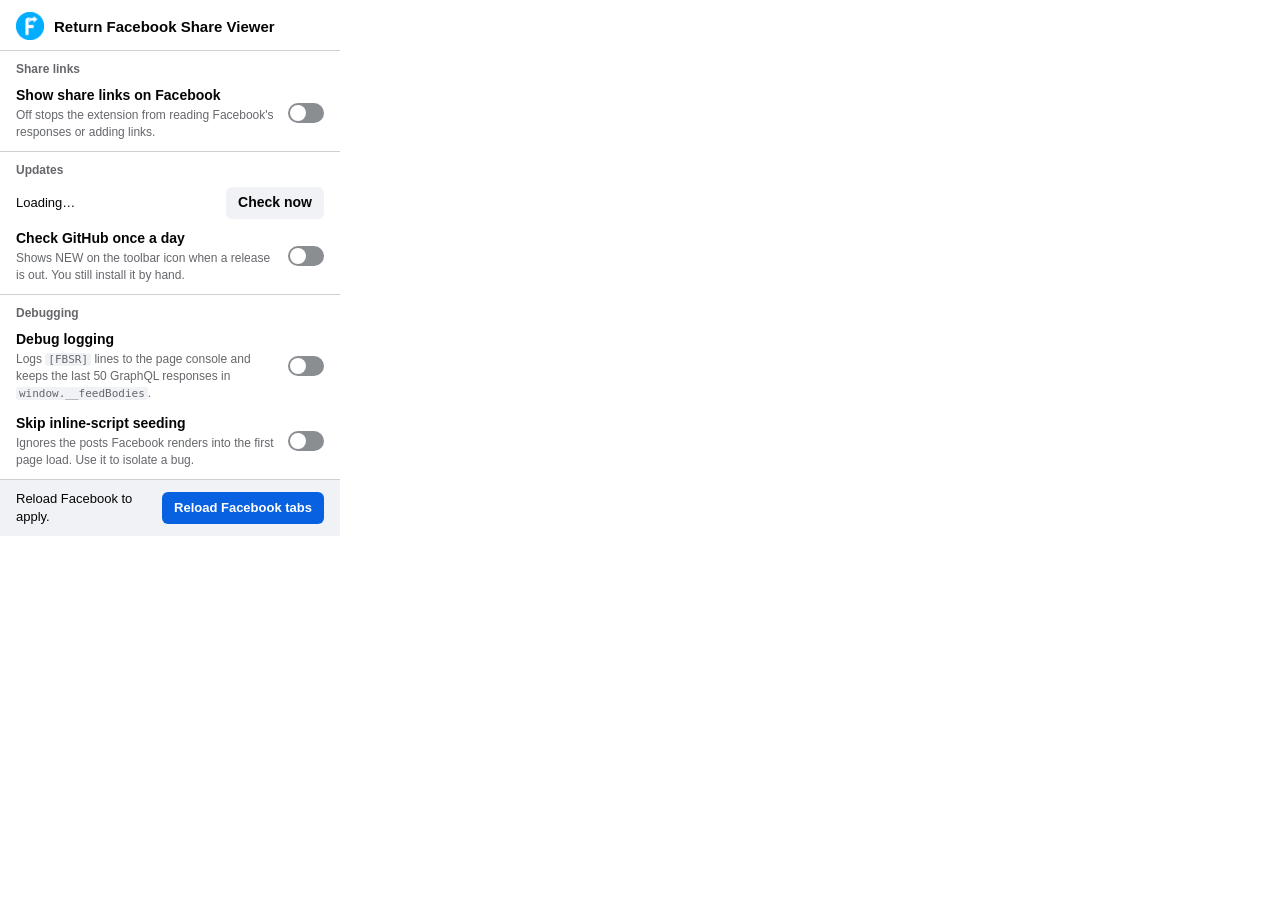
==== popup/popup.html @ b78e3bf8 "chore: ui" ====
<!doctype html>
<html lang="en">
<head>
  <meta charset="utf-8">
  <meta name="viewport" content="width=device-width, initial-scale=1">
  <title>Share Viewer settings</title>
  <link rel="stylesheet" href="popup.css">
</head>
<body>
  <header class="head">
    <img src="../assets/icon.png" alt="" width="28" height="28">
    <div>
      <h1>Return Facebook Share Viewer</h1>
      <p class="muted" id="version"></p>
    </div>
  </header>

  <main>
    <section aria-labelledby="h-links">
      <h2 id="h-links">Share links</h2>
      <label class="row">
        <span class="text">
          <span class="name">Show share links on Facebook</span>
          <span class="desc">Off stops the extension from reading Facebook's responses or adding links.</span>
        </span>
        <input type="checkbox" role="switch" data-key="enabled">
      </label>
    </section>

    <section aria-labelledby="h-updates">
      <h2 id="h-updates">Updates</h2>
      <div class="update">
        <p id="update-status" aria-live="polite">Loading…</p>
        <button type="button" id="check-now">Check now</button>
      </div>
      <label class="row">
        <span class="text">
          <span class="name">Check GitHub once a day</span>
          <span class="desc">Shows NEW on the toolbar icon when a release is out. You still install it by hand.</span>
        </span>
        <input type="checkbox" role="switch" data-key="updateCheck">
      </label>
    </section>

    <section aria-labelledby="h-debug">
      <h2 id="h-debug">Debugging</h2>
      <label class="row">
        <span class="text">
          <span class="name">Debug logging</span>
          <span class="desc">Logs <code>[FBSR]</code> lines to the page console and keeps the last 50 GraphQL responses in <code>window.__feedBodies</code>.</span>
        </span>
        <input type="checkbox" role="switch" data-key="debug">
      </label>
      <label class="row">
        <span class="text">
          <span class="name">Skip inline-script seeding</span>
          <span class="desc">Ignores the posts Facebook renders into the first page load. Use it to isolate a bug.</span>
        </span>
        <input type="checkbox" role="switch" data-key="disableSeeding">
      </label>
    </section>
  </main>

  <footer class="notice" id="reload-notice" hidden>
    <p>Reload Facebook to apply.</p>
    <button type="button" id="reload-tabs">Reload Facebook tabs</button>
  </footer>
  <p class="error" id="error" role="alert" hidden></p>

  <script src="popup.js"></script>
</body>
</html>
---- popup/popup.css ----
/* Colors follow Facebook's own light and dark palettes so the popup reads as
   part of the same page. Accent blues are darkened from FB's #1877f2 to pass
   WCAG AA on small text. */
:root {
  --bg: #ffffff;
  --surface: #f0f2f5;
  --text: #050505;
  --muted: #65676b;
  --line: #ced0d4;
  --accent: #0861e0;
  --on-accent: #ffffff;
  --track-off: #8a8d91;
  --error: #c4122f;
  color-scheme: light dark;
}

@media (prefers-color-scheme: dark) {
  :root {
    --bg: #242526;
    --surface: #3a3b3c;
    --text: #e4e6eb;
    --muted: #b0b3b8;
    --line: #3e4042;
    --accent: #4599ff;
    --on-accent: #050505;
    --track-off: #8a8d91;
    --error: #ff6b81;
  }
}

* { box-sizing: border-box; }

html { overflow-x: hidden; }

body {
  margin: 0;
  width: 340px;
  background: var(--bg);
  color: var(--text);
  font: 14px/1.4 SFProDisplay, "Segoe UI", "Helvetica Neue", Helvetica, Arial, sans-serif;
}

p { margin: 0; }

.head {
  display: flex;
  align-items: center;
  gap: 10px;
  padding: 12px 16px 10px;
  border-bottom: 1px solid var(--line);
}

.head img { border-radius: 6px; }

h1 {
  margin: 0;
  font-size: 15px;
  font-weight: 700;
}

.muted { color: var(--muted); font-size: 12px; }

section {
  padding: 10px 16px 2px;
  border-bottom: 1px solid var(--line);
}

h2 {
  margin: 0 0 4px;
  font-size: 12px;
  font-weight: 600;
  color: var(--muted);
}

.row {
  display: flex;
  align-items: center;
  justify-content: space-between;
  gap: 12px;
  min-height: 44px;
  padding: 4px 0 8px;
  cursor: pointer;
}

.text { display: flex; flex-direction: column; gap: 2px; }
.name { font-weight: 600; }
.desc { color: var(--muted); font-size: 12px; }

code {
  font-family: Consolas, Menlo, monospace;
  font-size: 11px;
  background: var(--surface);
  padding: 0 3px;
  border-radius: 3px;
}

/* Switch built on the native checkbox, so Space, Tab and screen readers keep
   working without extra script. */
input[role="switch"] {
  appearance: none;
  flex: none;
  position: relative;
  width: 36px;
  height: 20px;
  margin: 0;
  border-radius: 10px;
  background: var(--track-off);
  cursor: pointer;
  transition: background-color 120ms;
}

input[role="switch"]::before {
  content: "";
  position: absolute;
  top: 2px;
  left: 2px;
  width: 16px;
  height: 16px;
  border-radius: 50%;
  background: #ffffff;
  transition: transform 120ms;
}

input[role="switch"]:checked { background: var(--accent); }
input[role="switch"]:checked::before { transform: translateX(16px); }

input:focus-visible,
button:focus-visible,
a:focus-visible {
  outline: 2px solid var(--accent);
  outline-offset: 2px;
}

.update {
  display: flex;
  align-items: center;
  justify-content: space-between;
  gap: 12px;
  padding: 4px 0 6px;
}

#update-status { font-size: 13px; }
#update-status a { color: var(--accent); font-weight: 600; }
#update-status.has-error { color: var(--error); }

button {
  flex: none;
  min-height: 32px;
  padding: 0 12px;
  border: 0;
  border-radius: 6px;
  background: var(--surface);
  color: var(--text);
  font: inherit;
  font-weight: 600;
  cursor: pointer;
}

button:disabled { opacity: 0.6; cursor: default; }

.notice {
  display: flex;
  align-items: center;
  justify-content: space-between;
  gap: 12px;
  padding: 10px 16px;
  background: var(--surface);
  font-size: 13px;
}

.notice button {
  background: var(--accent);
  color: var(--on-accent);
}

.error {
  padding: 8px 16px 12px;
  color: var(--error);
  font-size: 13px;
}

@media (prefers-reduced-motion: reduce) {
  input[role="switch"],
  input[role="switch"]::before { transition: none; }
}
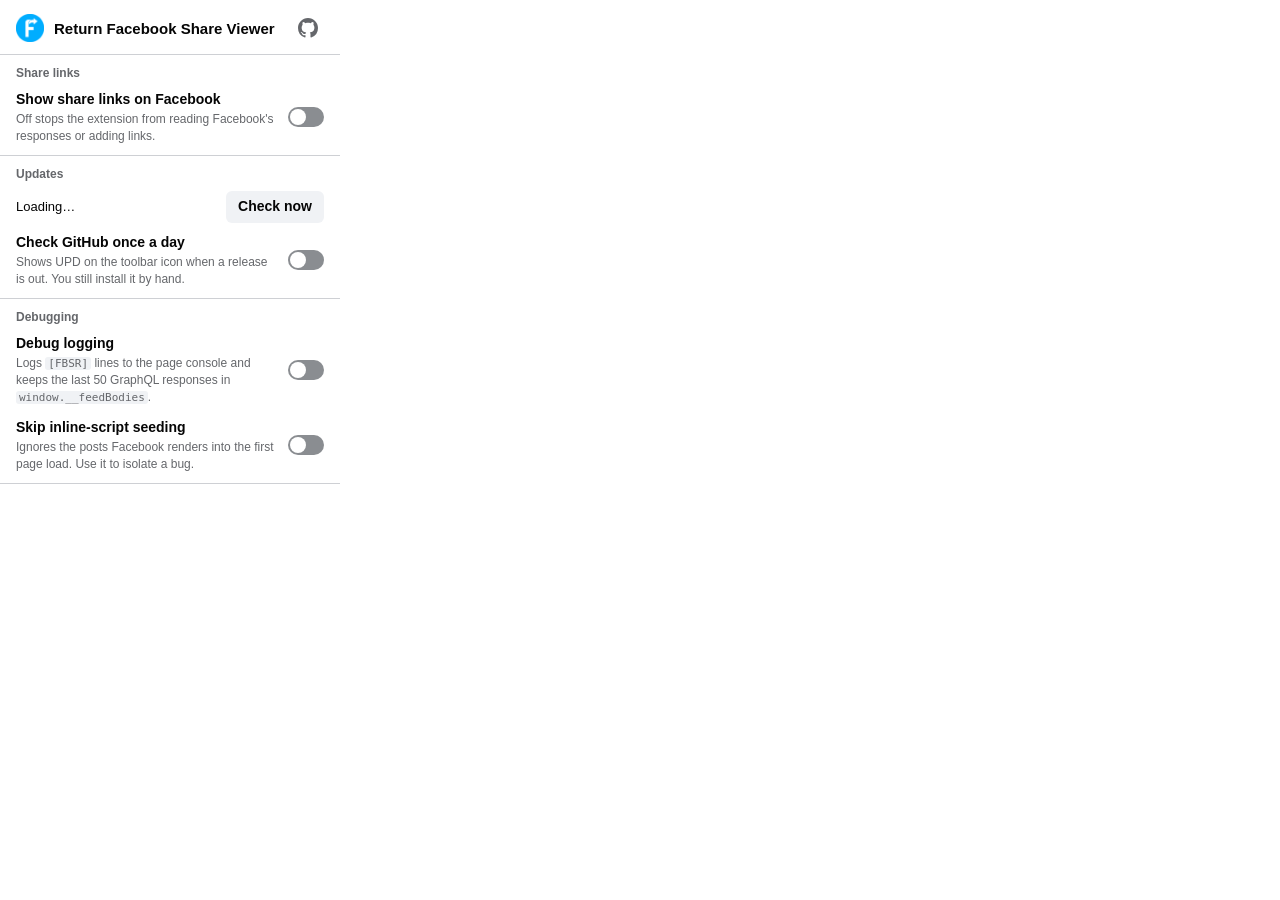
==== commit a245eafe: "bugfix and improve" ====
--- a/popup/popup.html
+++ b/popup/popup.html
@@ -13,6 +13,9 @@
       <h1>Return Facebook Share Viewer</h1>
       <p class="muted" id="version"></p>
     </div>
+    <a class="repo" href="https://github.com/raf555/return-facebook-share-viewer" target="_blank" rel="noreferrer" aria-label="Source code on GitHub" title="Source code on GitHub">
+      <svg viewBox="0 0 16 16" width="20" height="20" aria-hidden="true"><path fill="currentColor" d="M8 0c4.42 0 8 3.58 8 8a8.013 8.013 0 0 1-5.45 7.59c-.4.08-.55-.17-.55-.38 0-.27.01-1.13.01-2.2 0-.75-.25-1.23-.54-1.48 1.78-.2 3.65-.88 3.65-3.95 0-.88-.31-1.59-.82-2.15.08-.2.36-1.02-.08-2.12 0 0-.67-.22-2.2.82-.64-.18-1.32-.27-2-.27-.68 0-1.36.09-2 .27-1.53-1.03-2.2-.82-2.2-.82-.44 1.1-.16 1.92-.08 2.12-.51.56-.82 1.28-.82 2.15 0 3.06 1.86 3.75 3.64 3.95-.23.2-.44.55-.51 1.07-.46.21-1.61.55-2.33-.66-.15-.24-.6-.83-1.23-.82-.67.01-.27.38.01.53.34.19.73.9.82 1.13.16.45.68 1.31 2.69.94 0 .67.01 1.3.01 1.49 0 .21-.15.45-.55.38A7.995 7.995 0 0 1 0 8c0-4.42 3.58-8 8-8Z"/></svg>
+    </a>
   </header>
 
   <main>
@@ -36,7 +39,7 @@
       <label class="row">
         <span class="text">
           <span class="name">Check GitHub once a day</span>
-          <span class="desc">Shows NEW on the toolbar icon when a release is out. You still install it by hand.</span>
+          <span class="desc">Shows UPD on the toolbar icon when a release is out. You still install it by hand.</span>
         </span>
         <input type="checkbox" role="switch" data-key="updateCheck">
       </label>
--- a/popup/popup.css
+++ b/popup/popup.css
@@ -30,6 +30,9 @@
 
 * { box-sizing: border-box; }
 
+/* Rules like .notice { display: flex } would otherwise override the hidden attribute */
+[hidden] { display: none !important; }
+
 html { overflow-x: hidden; }
 
 body {
@@ -51,6 +54,21 @@
 }
 
 .head img { border-radius: 6px; }
+
+.repo {
+  display: grid;
+  place-items: center;
+  width: 32px;
+  height: 32px;
+  margin-left: auto;
+  border-radius: 6px;
+  color: var(--muted);
+}
+
+.repo:hover {
+  color: var(--text);
+  background: var(--surface);
+}
 
 h1 {
   margin: 0;
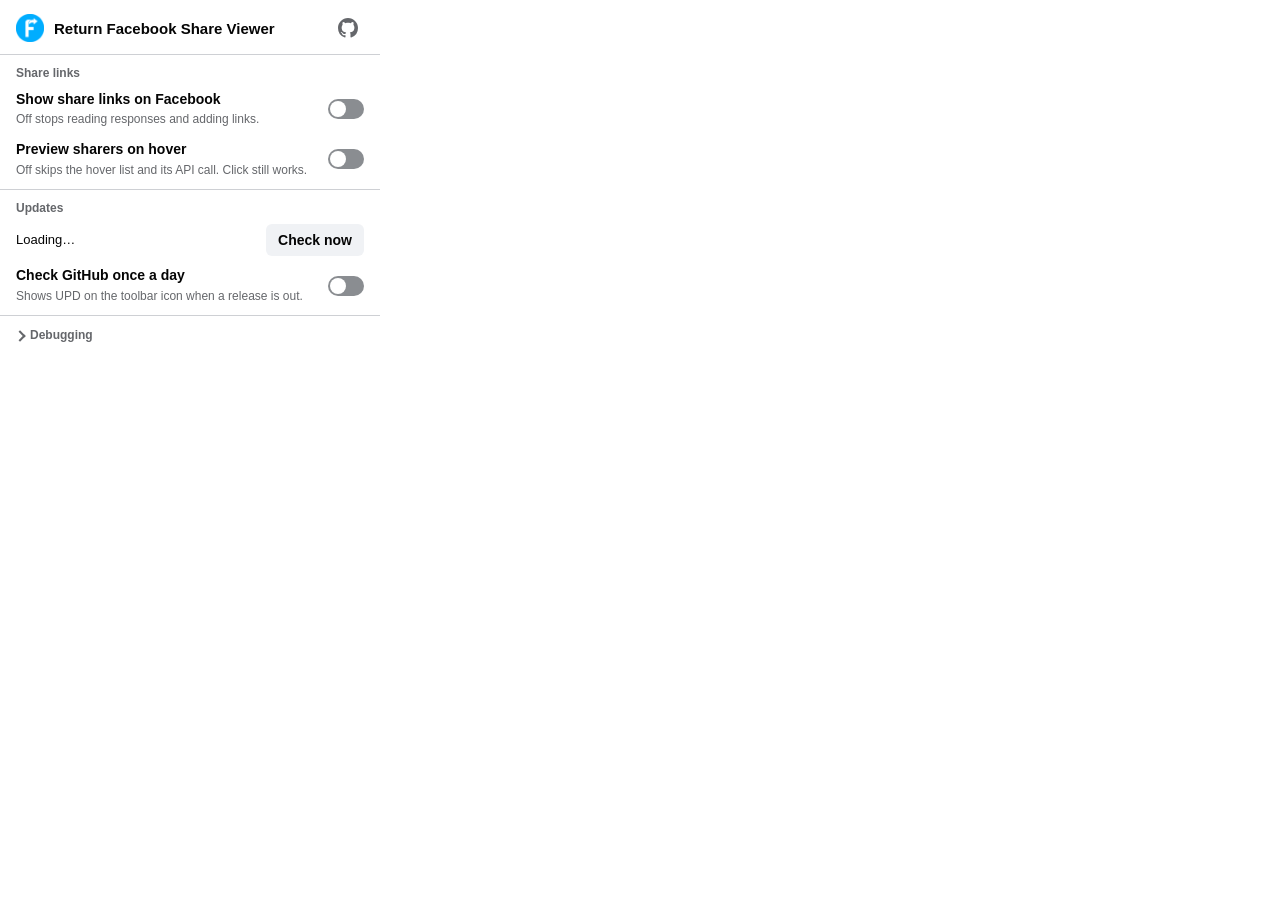
==== commit 175424b8: "chore: more options" ====
--- a/popup/popup.html
+++ b/popup/popup.html
@@ -24,9 +24,16 @@
       <label class="row">
         <span class="text">
           <span class="name">Show share links on Facebook</span>
-          <span class="desc">Off stops the extension from reading Facebook's responses or adding links.</span>
+          <span class="desc">Off stops reading responses and adding links.</span>
         </span>
         <input type="checkbox" role="switch" data-key="enabled">
+      </label>
+      <label class="row">
+        <span class="text">
+          <span class="name">Preview sharers on hover</span>
+          <span class="desc">Off skips the hover list and its API call. Click still works.</span>
+        </span>
+        <input type="checkbox" role="switch" data-key="hoverPreview">
       </label>
     </section>
 
@@ -39,29 +46,33 @@
       <label class="row">
         <span class="text">
           <span class="name">Check GitHub once a day</span>
-          <span class="desc">Shows UPD on the toolbar icon when a release is out. You still install it by hand.</span>
+          <span class="desc">Shows UPD on the toolbar icon when a release is out.</span>
         </span>
         <input type="checkbox" role="switch" data-key="updateCheck">
       </label>
     </section>
 
-    <section aria-labelledby="h-debug">
-      <h2 id="h-debug">Debugging</h2>
+    <details class="debug" id="debug-panel">
+      <summary><h2>Debugging</h2></summary>
+      <div class="update">
+        <p id="log-status" aria-live="polite">Loading…</p>
+        <button type="button" id="copy-debug">Copy debug info</button>
+      </div>
       <label class="row">
         <span class="text">
           <span class="name">Debug logging</span>
-          <span class="desc">Logs <code>[FBSR]</code> lines to the page console and keeps the last 50 GraphQL responses in <code>window.__feedBodies</code>.</span>
+          <span class="desc">Console logs, plus responses in <code>window.__feedBodies</code>.</span>
         </span>
         <input type="checkbox" role="switch" data-key="debug">
       </label>
       <label class="row">
         <span class="text">
           <span class="name">Skip inline-script seeding</span>
-          <span class="desc">Ignores the posts Facebook renders into the first page load. Use it to isolate a bug.</span>
+          <span class="desc">Ignores posts rendered into the first page load.</span>
         </span>
         <input type="checkbox" role="switch" data-key="disableSeeding">
       </label>
-    </section>
+    </details>
   </main>
 
   <footer class="notice" id="reload-notice" hidden>
--- a/popup/popup.css
+++ b/popup/popup.css
@@ -37,7 +37,7 @@
 
 body {
   margin: 0;
-  width: 340px;
+  width: 380px;
   background: var(--bg);
   color: var(--text);
   font: 14px/1.4 SFProDisplay, "Segoe UI", "Helvetica Neue", Helvetica, Arial, sans-serif;
@@ -89,6 +89,40 @@
   font-weight: 600;
   color: var(--muted);
 }
+
+/* Debugging folds away: most people never need it, and open it would push
+   the popup past Chrome's 600px height cap. */
+.debug { padding: 2px 16px; }
+
+.debug summary {
+  display: flex;
+  align-items: center;
+  gap: 6px;
+  min-height: 36px;
+  cursor: pointer;
+  list-style: none;
+  color: var(--muted);
+}
+
+.debug summary::-webkit-details-marker { display: none; }
+
+.debug summary::before {
+  content: "";
+  width: 6px;
+  height: 6px;
+  border-right: 2px solid currentColor;
+  border-bottom: 2px solid currentColor;
+  transform: rotate(-45deg);
+  transition: transform 120ms;
+}
+
+.debug[open] summary::before { transform: rotate(45deg); }
+
+.debug summary h2 { margin: 0; }
+.debug summary:hover { color: var(--text); }
+.debug summary:hover h2 { color: var(--text); }
+
+#log-status { font-size: 13px; }
 
 .row {
   display: flex;
@@ -144,6 +178,7 @@
 
 input:focus-visible,
 button:focus-visible,
+summary:focus-visible,
 a:focus-visible {
   outline: 2px solid var(--accent);
   outline-offset: 2px;
@@ -191,13 +226,23 @@
   color: var(--on-accent);
 }
 
+/* Overlays the bottom edge instead of adding height: errors are rare, and
+   the popup already sits close to Chrome's 600px cap. */
 .error {
-  padding: 8px 16px 12px;
+  position: fixed;
+  left: 0;
+  right: 0;
+  bottom: 0;
+  margin: 0;
+  padding: 10px 16px;
+  border-top: 1px solid var(--line);
+  background: var(--bg);
   color: var(--error);
   font-size: 13px;
 }
 
 @media (prefers-reduced-motion: reduce) {
   input[role="switch"],
-  input[role="switch"]::before { transition: none; }
-}
+  input[role="switch"]::before,
+  .debug summary::before { transition: none; }
+}
